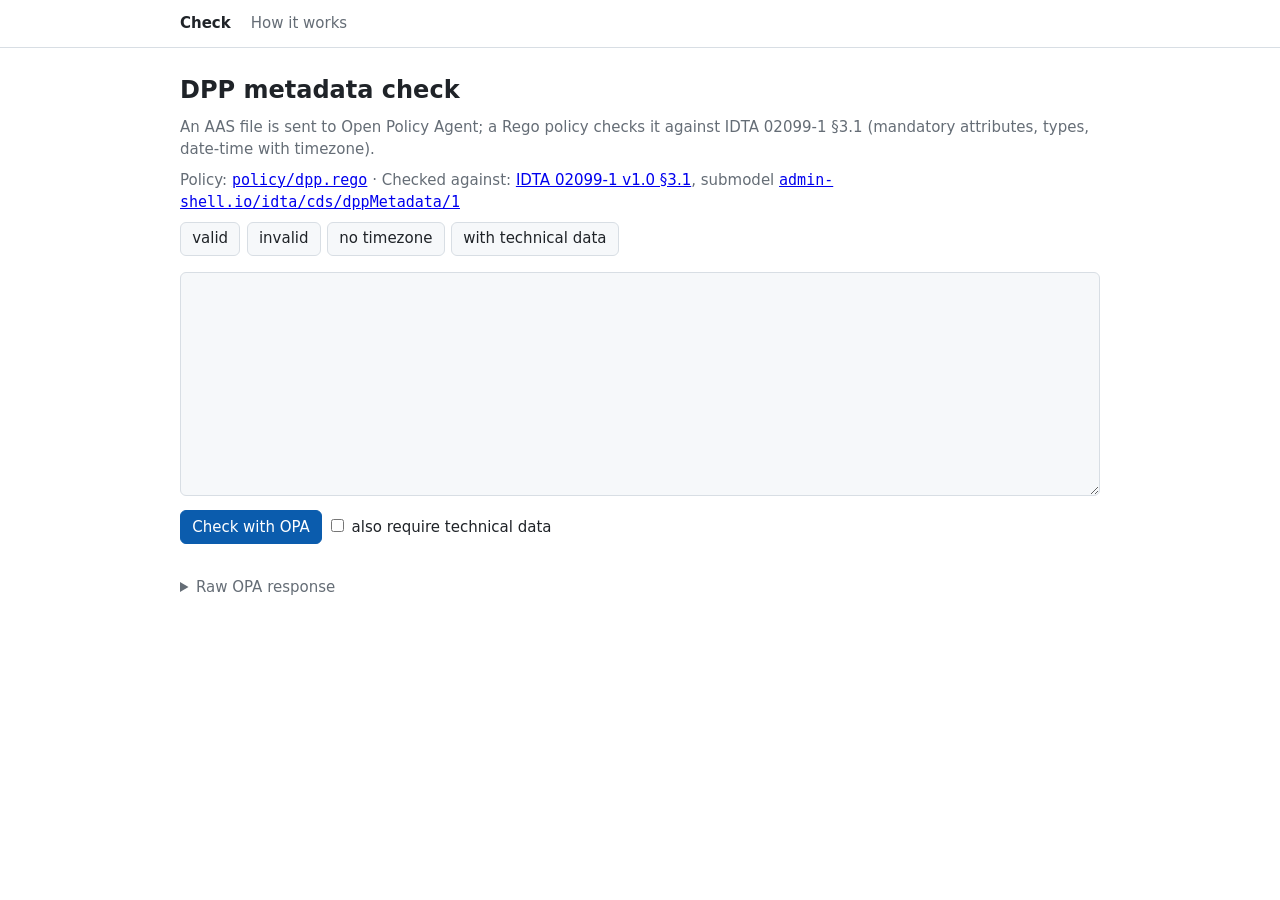
==== web/index.html @ 33ebf5bd "Add support for verifiable credentials" ====
<!doctype html>
<meta charset="utf-8">
<meta name="viewport" content="width=device-width, initial-scale=1">
<title>DPP policy check (OPA)</title>
<link rel="stylesheet" href="style.css">
<nav><div><a href="./" aria-current="page">Check</a><a href="how.html">How it works</a></div></nav>
<main>
<h1>DPP metadata check</h1>
<p class="muted">An AAS file is sent to Open Policy Agent; a Rego policy checks it against IDTA 02099-1 §3.1 (mandatory attributes, types, date-time with timezone).</p>
<p class="muted">Policy: <a href="https://gitlab.com/leowang.posedio/dpp-demo/-/blob/main/policy/dpp.rego" target="_blank" rel="noopener"><code>policy/dpp.rego</code></a>
 · Checked against: <a href="https://industrialdigitaltwin.org/en/wp-content/uploads/sites/2/2026/05/IDTA-02099-1_Submodel-Digital-Product-Passport-Part-1.pdf" target="_blank" rel="noopener">IDTA 02099-1 v1.0 §3.1</a>, submodel <a href="https://admin-shell.io/idta/cds/dppMetadata/1" target="_blank" rel="noopener"><code>admin-shell.io/idta/cds/dppMetadata/1</code></a></p>
<div class="row">
  <button data-s="valid_dpp">valid</button>
  <button data-s="invalid_dpp">invalid</button>
  <button data-s="no_timezone_dpp">no timezone</button>
  <button data-s="valid_tech_desc_dpp">with technical data</button>
</div>
<textarea id="input" spellcheck="false" aria-label="AAS JSON"></textarea>
<p><button id="check" class="primary">Check with OPA</button>
  <label><input type="checkbox" id="tech"> also require technical data</label></p>
<div id="verdict"></div>
<section id="vcbox" hidden>
<h2><span id="vctitle"></span><span id="vcissuer"></span></h2>
<p class="muted">Because the check passed, the service issued a verifiable credential: a signed statement that this DPP passed the check. Anyone can verify it against the issuer's public key, without running the check again.</p>
<dl id="vcinfo"></dl>
<div class="row">
  <button id="verify" class="primary">Verify signature</button>
  <button id="copy">Copy JWT</button>
  <a href="https://vc-jwt.io/playground?tab=decoder" target="_blank" rel="noopener">Open decoder</a>
</div>
<p id="vcverify" role="status"></p>
<label class="muted" for="jwt">Signed credential (JWT). Change any character and verify again to see it fail.</label>
<textarea id="jwt" spellcheck="false"></textarea>
<details><summary>Decoded credential</summary><pre id="vc"></pre></details>
</section>
<table id="results"></table>
<details><summary>Raw OPA response</summary><pre id="raw"></pre></details>
</main>
<script src="app.js"></script>
---- web/style.css ----
:root {
  --bg: #fff; --fg: #1f2328; --muted: #656d76; --line: #d8dee4; --panel: #f6f8fa;
  color-scheme: light;
  --accent: #0b5cad; --pass: #1a7f37; --fail: #b42318;
}
* { box-sizing: border-box; }
body { margin: 0; background: var(--bg); color: var(--fg);
       font: 15px/1.5 system-ui, -apple-system, "Segoe UI", sans-serif; }
main { max-width: 960px; margin: 0 auto; padding: 0 1.25rem 3rem; }
nav { border-bottom: 1px solid var(--line); }
nav div { max-width: 960px; margin: 0 auto; padding: .75rem 1.25rem; display: flex; gap: 1.25rem; }
nav a { color: var(--muted); text-decoration: none; }
nav a[aria-current] { color: var(--fg); font-weight: 600; }
nav a:hover { color: var(--accent); }
h1 { font-size: 1.5rem; font-weight: 600; margin: 1.5rem 0 .5rem; }
p { margin: .5rem 0; }
.muted { color: var(--muted); }
button, select { font: inherit; color: var(--fg); background: var(--panel); border: 1px solid var(--line);
                 border-radius: 6px; padding: .3rem .7rem; }
button { cursor: pointer; }
button:hover { border-color: var(--accent); }
button:focus-visible, select:focus-visible, textarea:focus-visible { outline: 2px solid var(--accent); outline-offset: 1px; }
button.primary { background: var(--accent); border-color: var(--accent); color: var(--bg); }
textarea { width: 100%; height: 14rem; font: 13px/1.4 ui-monospace, Menlo, Consolas, monospace; color: var(--fg);
           background: var(--panel); border: 1px solid var(--line); border-radius: 6px; padding: .6rem; }
.row { display: flex; flex-wrap: wrap; gap: .4rem; margin: .5rem 0 1rem; }
#verdict { font-size: 1.2rem; font-weight: 600; margin: 1rem 0 .25rem; }
table { border-collapse: collapse; width: 100%; font-size: 14px; }
th, td { text-align: left; padding: .4rem .6rem; border-bottom: 1px solid var(--line); vertical-align: top; }
th { color: var(--muted); font-weight: 500; font-size: 13px; }
.PASS { color: var(--pass); } .FAIL { color: var(--fail); font-weight: 600; }
details { margin-top: 1rem; } summary { cursor: pointer; color: var(--muted); }
pre { background: var(--panel); border: 1px solid var(--line); border-radius: 6px; padding: .6rem;
      overflow: auto; max-height: 16rem; font: 12px/1.4 ui-monospace, Menlo, Consolas, monospace; }
.SKIP { color: var(--muted); }
td { overflow-wrap: anywhere; }
h2 { font-size: 1.15rem; font-weight: 600; margin: 2rem 0 .25rem; }
dl { display: grid; grid-template-columns: max-content 1fr; gap: .2rem 1rem; font-size: 14px; margin: .75rem 0; }
dt { color: var(--muted); } dd { margin: 0; overflow-wrap: anywhere; }
#jwt { height: 7rem; margin-top: .25rem; }
#vcbox { border: 1px solid var(--pass); border-left-width: 5px; border-radius: 8px; padding: .25rem 1rem 1rem; margin: 1rem 0 1.5rem; }
#vcbox h2 { margin-top: .75rem; } #vcissuer { color: var(--pass); overflow-wrap: anywhere; }
#vcbox.bad { border-color: var(--fail); } #vcbox.bad h2, #vcbox.bad #vcissuer { color: var(--fail); }
#vcverify { font-weight: 600; }
[hidden] { display: none !important; }

/* How it works */
.lead { font-size: 1.05rem; color: var(--muted); max-width: 46rem; }
.steps { list-style: none; padding: 0; margin: 1rem 0; display: grid; gap: .75rem;
         grid-template-columns: repeat(auto-fit, minmax(140px, 1fr)); counter-reset: s; }
.steps li { position: relative; background: var(--panel); border: 1px solid var(--line); border-radius: 10px;
            padding: 2.4rem .8rem .8rem; font-size: 14px; counter-increment: s; }
.steps li::before { content: counter(s); position: absolute; top: .7rem; left: .8rem; width: 1.5rem; height: 1.5rem;
                    border-radius: 50%; background: var(--accent); color: var(--bg); font: 600 13px/1.5rem system-ui;
                    text-align: center; }
.steps b { display: block; margin-bottom: .15rem; }
.steps small { color: var(--muted); }
.groups { list-style: none; padding: 0; margin: 1rem 0; border-left: 2px solid var(--line); }
.groups li { position: relative; padding: 0 0 1.25rem 1.5rem; }
.groups li::before { content: attr(data-n); position: absolute; left: -.85rem; top: 0; width: 1.6rem; height: 1.6rem;
                     border-radius: 50%; background: var(--bg); border: 2px solid var(--accent); color: var(--accent);
                     font: 600 12px/1.35rem system-ui; text-align: center; }
.groups li.extra::before { border-color: var(--muted); color: var(--muted); border-style: dashed; }
.groups h3 { font-size: 1rem; font-weight: 600; margin: 0 0 .2rem; line-height: 1.6rem; }
.groups p { margin: 0 0 .4rem; font-size: 14px; }
.tag { font: 500 11px/1 system-ui; text-transform: uppercase; letter-spacing: .04em; padding: .2rem .45rem;
       border-radius: 999px; margin-left: .4rem; vertical-align: 2px; background: var(--panel);
       border: 1px solid var(--line); color: var(--muted); }
.tag.demo { background: #fff4e5; border-color: #f5c27a; color: #8a4b00; }
.chip { display: inline-block; font: 12px ui-monospace, Menlo, Consolas, monospace; background: #eaf2fb;
        color: var(--accent); border-radius: 4px; padding: .1rem .4rem; margin: 0 .25rem .25rem 0; }
.legend { display: grid; gap: .75rem; grid-template-columns: repeat(auto-fit, minmax(200px, 1fr)); margin: 1rem 0; }
.legend div { border: 1px solid var(--line); border-left-width: 4px; border-radius: 8px; padding: .6rem .8rem; font-size: 14px; }
.legend b { display: block; font-size: 13px; letter-spacing: .04em; }
.legend .PASS { border-left-color: var(--pass); } .legend .FAIL { border-left-color: var(--fail); font-weight: 400; }
.legend .SKIP { border-left-color: var(--muted); }
.legend div span { color: var(--fg); }
.steps code { overflow-wrap: anywhere; font-size: 12px; }
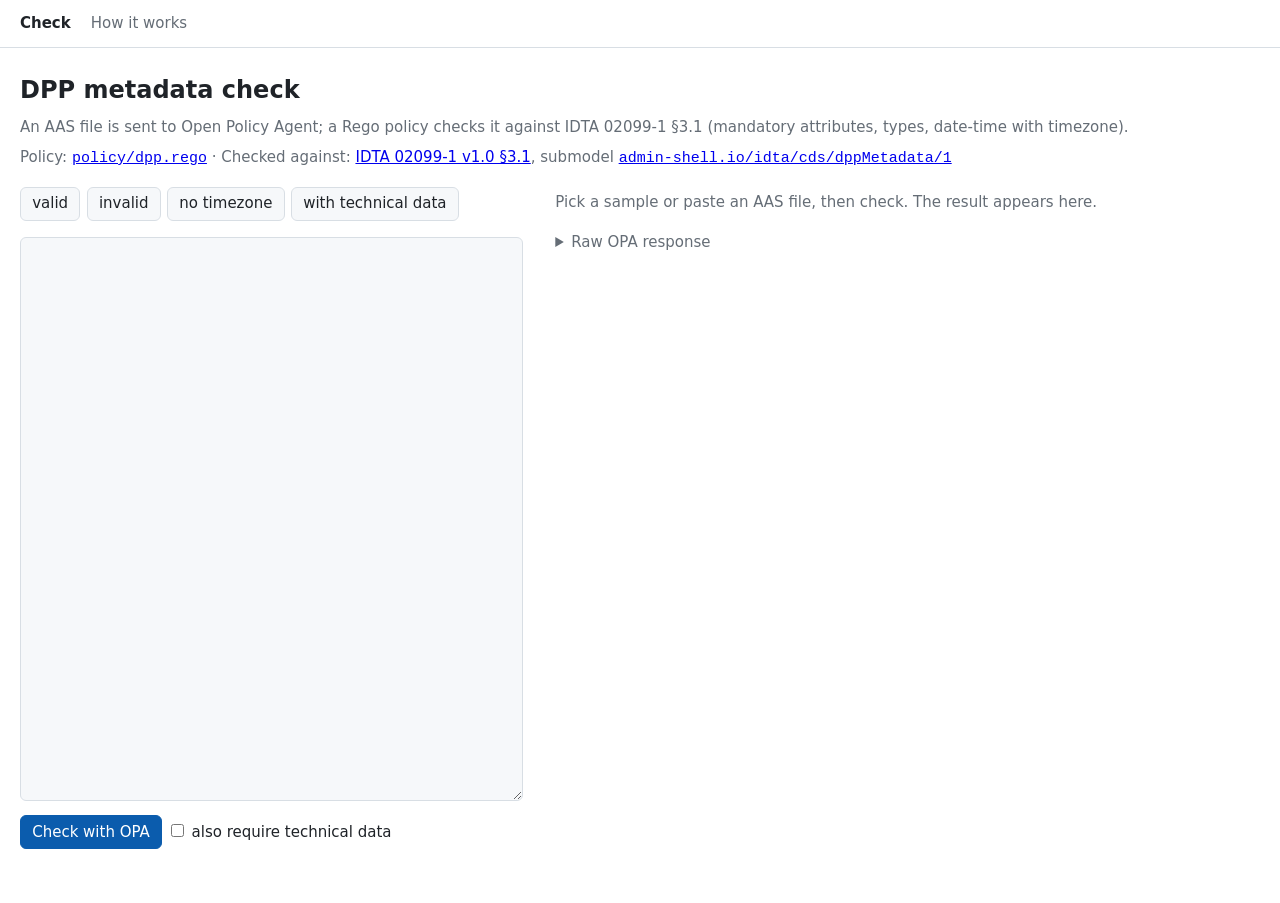
==== commit c1d92e83: "improve ui and add request flow visualization" ====
--- a/web/index.html
+++ b/web/index.html
@@ -9,6 +9,8 @@
 <p class="muted">An AAS file is sent to Open Policy Agent; a Rego policy checks it against IDTA 02099-1 §3.1 (mandatory attributes, types, date-time with timezone).</p>
 <p class="muted">Policy: <a href="https://gitlab.com/leowang.posedio/dpp-demo/-/blob/main/policy/dpp.rego" target="_blank" rel="noopener"><code>policy/dpp.rego</code></a>
  · Checked against: <a href="https://industrialdigitaltwin.org/en/wp-content/uploads/sites/2/2026/05/IDTA-02099-1_Submodel-Digital-Product-Passport-Part-1.pdf" target="_blank" rel="noopener">IDTA 02099-1 v1.0 §3.1</a>, submodel <a href="https://admin-shell.io/idta/cds/dppMetadata/1" target="_blank" rel="noopener"><code>admin-shell.io/idta/cds/dppMetadata/1</code></a></p>
+<div class="cols">
+<section>
 <div class="row">
   <button data-s="valid_dpp">valid</button>
   <button data-s="invalid_dpp">invalid</button>
@@ -18,7 +20,9 @@
 <textarea id="input" spellcheck="false" aria-label="AAS JSON"></textarea>
 <p><button id="check" class="primary">Check with OPA</button>
   <label><input type="checkbox" id="tech"> also require technical data</label></p>
-<div id="verdict"></div>
+</section>
+<section>
+<div id="verdict"><span class="muted hint">Pick a sample or paste an AAS file, then check. The result appears here.</span></div>
 <section id="vcbox" hidden>
 <h2><span id="vctitle"></span><span id="vcissuer"></span></h2>
 <p class="muted">Because the check passed, the service issued a verifiable credential: a signed statement that this DPP passed the check. Anyone can verify it against the issuer's public key, without running the check again.</p>
@@ -33,7 +37,9 @@
 <textarea id="jwt" spellcheck="false"></textarea>
 <details><summary>Decoded credential</summary><pre id="vc"></pre></details>
 </section>
-<table id="results"></table>
+<div id="results"></div>
 <details><summary>Raw OPA response</summary><pre id="raw"></pre></details>
+</section>
+</div>
 </main>
 <script src="app.js"></script>
--- a/web/style.css
+++ b/web/style.css
@@ -6,9 +6,9 @@
 * { box-sizing: border-box; }
 body { margin: 0; background: var(--bg); color: var(--fg);
        font: 15px/1.5 system-ui, -apple-system, "Segoe UI", sans-serif; }
-main { max-width: 960px; margin: 0 auto; padding: 0 1.25rem 3rem; }
+main { max-width: 1440px; margin: 0 auto; padding: 0 1.25rem 3rem; }
 nav { border-bottom: 1px solid var(--line); }
-nav div { max-width: 960px; margin: 0 auto; padding: .75rem 1.25rem; display: flex; gap: 1.25rem; }
+nav div { max-width: 1440px; margin: 0 auto; padding: .75rem 1.25rem; display: flex; gap: 1.25rem; }
 nav a { color: var(--muted); text-decoration: none; }
 nav a[aria-current] { color: var(--fg); font-weight: 600; }
 nav a:hover { color: var(--accent); }
@@ -41,22 +41,66 @@
 #vcbox { border: 1px solid var(--pass); border-left-width: 5px; border-radius: 8px; padding: .25rem 1rem 1rem; margin: 1rem 0 1.5rem; }
 #vcbox h2 { margin-top: .75rem; } #vcissuer { color: var(--pass); overflow-wrap: anywhere; }
 #vcbox.bad { border-color: var(--fail); } #vcbox.bad h2, #vcbox.bad #vcissuer { color: var(--fail); }
-#vcverify { font-weight: 600; }
+#vcverify { font-weight: 600; } #vcverify .muted { font-weight: 400; }
 [hidden] { display: none !important; }
+.counts { display: flex; flex-wrap: wrap; gap: .5rem; margin: 1rem 0 .5rem; }
+.count { border: 1px solid var(--line); border-radius: 999px; padding: .15rem .7rem; font-size: 14px; font-weight: 400; }
+.grp { margin-top: .5rem; border: 1px solid var(--line); border-radius: 8px; }
+.grp summary { display: flex; flex-wrap: wrap; gap: .75rem; align-items: baseline; padding: .55rem .8rem; color: var(--fg); }
+.grp summary::before { content: "\25B8"; color: var(--muted); } .grp[open] summary::before { content: "\25BE"; }
+.grp summary .muted { margin-left: auto; font-size: 13px; }
+.grp:has(td.FAIL) { border-color: var(--fail); }
+.grp table { border-top: 1px solid var(--line); } .grp tr:last-child td { border-bottom: 0; }
+.grp td:first-child { width: 4.5rem; font-size: 12px; font-weight: 600; }
+.grp td:last-child { width: 34%; text-align: right; } .grp td code { font-size: 12px; color: var(--muted); }
+.hint { font-size: 15px; font-weight: 400; }
+/* wide screens: input on the left (stays in view), result on the right */
+@media (min-width: 1100px) {
+  .cols { display: grid; grid-template-columns: minmax(0, 5fr) minmax(0, 7fr); gap: 2rem; align-items: start; }
+  .cols > section:first-child { position: sticky; top: 1rem; }
+  #input { height: calc(100vh - 21rem); min-height: 14rem; }  /* leaves the Check button in view */
+  .cols #verdict { margin-top: .5rem; }
+  .groups { columns: 2; column-gap: 2.5rem; }
+}
 
 /* How it works */
 .lead { font-size: 1.05rem; color: var(--muted); max-width: 46rem; }
-.steps { list-style: none; padding: 0; margin: 1rem 0; display: grid; gap: .75rem;
-         grid-template-columns: repeat(auto-fit, minmax(140px, 1fr)); counter-reset: s; }
-.steps li { position: relative; background: var(--panel); border: 1px solid var(--line); border-radius: 10px;
-            padding: 2.4rem .8rem .8rem; font-size: 14px; counter-increment: s; }
-.steps li::before { content: counter(s); position: absolute; top: .7rem; left: .8rem; width: 1.5rem; height: 1.5rem;
-                    border-radius: 50%; background: var(--accent); color: var(--bg); font: 600 13px/1.5rem system-ui;
-                    text-align: center; }
-.steps b { display: block; margin-bottom: .15rem; }
-.steps small { color: var(--muted); }
-.groups { list-style: none; padding: 0; margin: 1rem 0; border-left: 2px solid var(--line); }
-.groups li { position: relative; padding: 0 0 1.25rem 1.5rem; }
+/* request flow as swimlanes: one column per party, steps placed by --c (column) and --r (row) */
+[data-who="Browser"] { --tint: #eaf2fb; --edge: #b6d0ee; --ink: var(--accent); }
+[data-who="nginx"] { --tint: var(--panel); --edge: var(--line); --ink: var(--muted); }
+[data-who="OPA"] { --tint: #e6f4ea; --edge: #a9d6b5; --ink: var(--pass); }
+[data-who="Issuer"] { --tint: #fff4e5; --edge: #f5c27a; --ink: #8a4b00; }
+.lanes { display: grid; grid-template-columns: repeat(4, minmax(0, 1fr)); row-gap: .6rem; margin: 1rem 0 2rem;
+         border: 1px solid var(--line); border-radius: 10px; padding-bottom: .8rem;
+         background: linear-gradient(to right, var(--line) 1px, transparent 1px) -1px 0 / 25% 100%; }
+.lane { padding: .7rem .9rem; border-bottom: 3px solid var(--ink); background: var(--tint); }
+.lane:first-child { border-top-left-radius: 9px; } .lane:nth-child(4) { border-top-right-radius: 9px; }
+.lane b { display: block; color: var(--ink); } .lane small, .step small { color: var(--muted); display: block; }
+.step { grid-column: var(--c); grid-row: var(--r); position: relative; margin: 0 1.1rem; padding: .6rem .7rem .65rem 2.6rem;
+        background: var(--bg); border: 1px solid var(--edge); border-left: 4px solid var(--ink); border-radius: 8px; font-size: 14px; }
+.step::before { content: attr(data-n); position: absolute; top: .6rem; left: .6rem; width: 1.5rem; height: 1.5rem; border-radius: 50%;
+                background: var(--ink); color: var(--bg); font: 600 13px/1.5rem system-ui; text-align: center; }
+.step.sub { padding-left: .7rem; border-style: dashed; border-left-style: solid; } .step.sub::before { content: none; }
+.step b { display: block; } .step code { overflow-wrap: anywhere; font-size: 12px; }
+.step.go::after, .wire::after { content: "\2192"; position: absolute; right: -1.75rem; top: 50%; transform: translateY(-50%);
+                                font-size: 1.2rem; color: var(--muted); }
+.step.back::after { content: "\2190"; position: absolute; left: -1.75rem; top: 50%; transform: translateY(-50%);
+                    font-size: 1.2rem; color: var(--muted); }
+.wire { grid-column: var(--c); grid-row: var(--r); position: relative; align-self: center; border-top: 2px dashed var(--line); margin: 0 1.9rem 0 .6rem; }
+.wire::after { right: -1.5rem; }
+@media (max-width: 899px) {  /* narrow: plain list in step order, party shown as a tag */
+  .lanes { display: block; border: 0; background: none; }
+  .lane { border-radius: 8px !important; margin-bottom: .4rem; }
+  .step { margin: .5rem 0 0; } .step.sub { margin-left: 2rem; } .wire, .step.go::after, .step.back::after { display: none; }
+  .step[data-n]::after { content: attr(data-who); display: block; position: absolute; top: .6rem; right: .6rem; transform: none;
+                         font: 600 10px/1 system-ui; text-transform: uppercase; letter-spacing: .04em; color: var(--ink); }
+  .step[data-n] b { padding-right: 4.5rem; }
+}
+.cred { display: grid; grid-template-columns: repeat(auto-fit, minmax(320px, 1fr)); gap: .5rem 2.5rem; margin: 1rem 0;
+        border: 1px solid var(--line); border-left: 5px solid var(--pass); border-radius: 8px; padding: .75rem 1.25rem; }
+.cred dl { margin: .5rem 0; align-content: start; }
+.groups { list-style: none; padding: 0 0 0 .85rem; margin: 1rem 0; }
+.groups li { position: relative; padding: 0 0 1.25rem 1.5rem; border-left: 2px solid var(--line); break-inside: avoid; }
 .groups li::before { content: attr(data-n); position: absolute; left: -.85rem; top: 0; width: 1.6rem; height: 1.6rem;
                      border-radius: 50%; background: var(--bg); border: 2px solid var(--accent); color: var(--accent);
                      font: 600 12px/1.35rem system-ui; text-align: center; }
@@ -75,4 +119,3 @@
 .legend .PASS { border-left-color: var(--pass); } .legend .FAIL { border-left-color: var(--fail); font-weight: 400; }
 .legend .SKIP { border-left-color: var(--muted); }
 .legend div span { color: var(--fg); }
-.steps code { overflow-wrap: anywhere; font-size: 12px; }
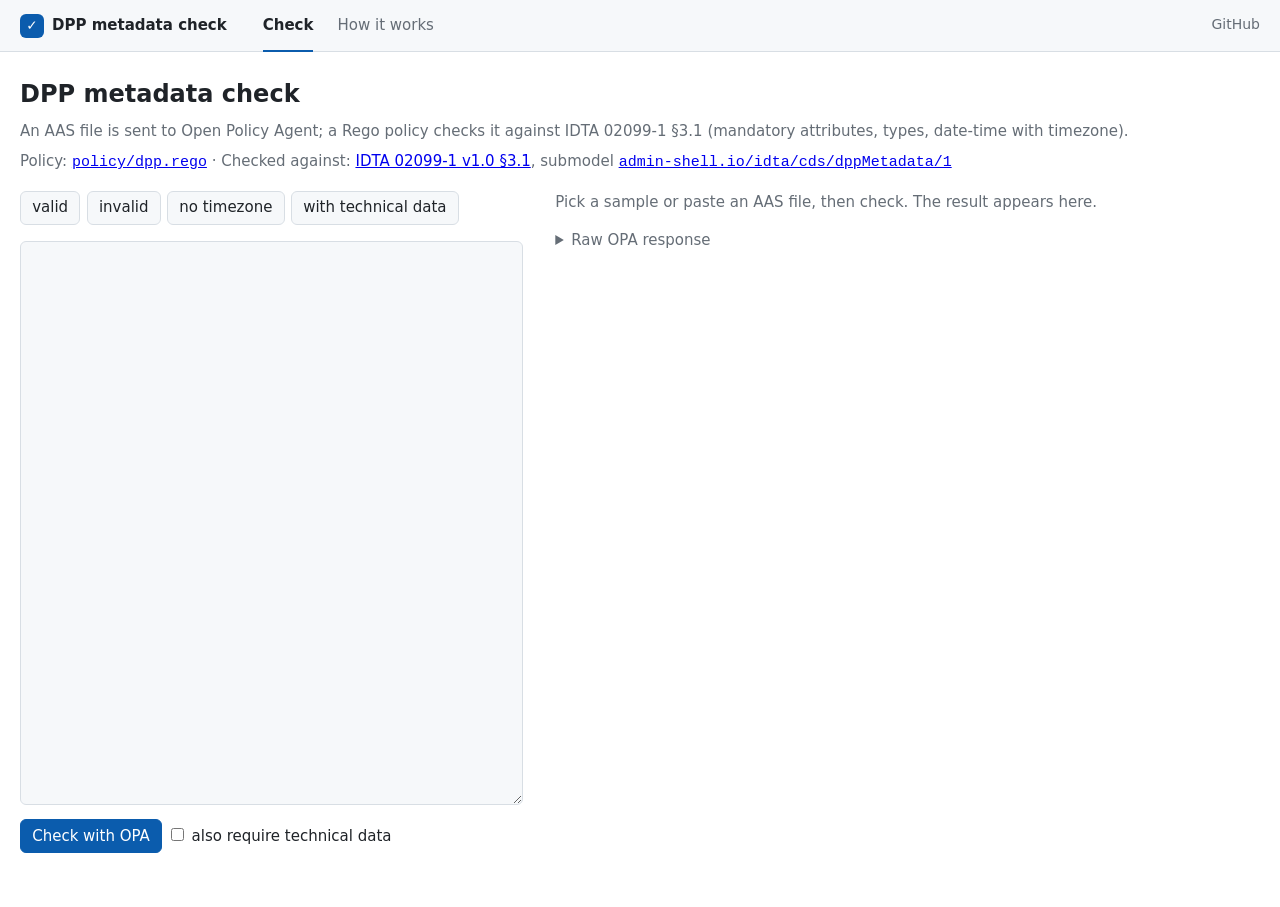
==== commit 2374aadb: "improve frontend error handling" ====
--- a/web/index.html
+++ b/web/index.html
@@ -1,45 +1,84 @@
 <!doctype html>
-<meta charset="utf-8">
-<meta name="viewport" content="width=device-width, initial-scale=1">
-<title>DPP policy check (OPA)</title>
-<link rel="stylesheet" href="style.css">
-<nav><div><a href="./" aria-current="page">Check</a><a href="how.html">How it works</a></div></nav>
+<meta charset="utf-8" />
+<meta name="viewport" content="width=device-width, initial-scale=1" />
+<title>DPP metadata check</title>
+<link rel="stylesheet" href="style.css" />
+<nav>
+  <div>
+    <a class="brand" href="./"
+      ><span class="mark" aria-hidden="true">&#10003;</span><span class="name">DPP metadata check</span></a
+    ><a href="./" aria-current="page">Check</a><a href="how.html">How it works</a
+    ><a class="repo" href="https://github.com/Compliance4DPP/dpp-demo" target="_blank" rel="noopener">GitHub</a>
+  </div>
+</nav>
 <main>
-<h1>DPP metadata check</h1>
-<p class="muted">An AAS file is sent to Open Policy Agent; a Rego policy checks it against IDTA 02099-1 §3.1 (mandatory attributes, types, date-time with timezone).</p>
-<p class="muted">Policy: <a href="https://gitlab.com/leowang.posedio/dpp-demo/-/blob/main/policy/dpp.rego" target="_blank" rel="noopener"><code>policy/dpp.rego</code></a>
- · Checked against: <a href="https://industrialdigitaltwin.org/en/wp-content/uploads/sites/2/2026/05/IDTA-02099-1_Submodel-Digital-Product-Passport-Part-1.pdf" target="_blank" rel="noopener">IDTA 02099-1 v1.0 §3.1</a>, submodel <a href="https://admin-shell.io/idta/cds/dppMetadata/1" target="_blank" rel="noopener"><code>admin-shell.io/idta/cds/dppMetadata/1</code></a></p>
-<div class="cols">
-<section>
-<div class="row">
-  <button data-s="valid_dpp">valid</button>
-  <button data-s="invalid_dpp">invalid</button>
-  <button data-s="no_timezone_dpp">no timezone</button>
-  <button data-s="valid_tech_desc_dpp">with technical data</button>
-</div>
-<textarea id="input" spellcheck="false" aria-label="AAS JSON"></textarea>
-<p><button id="check" class="primary">Check with OPA</button>
-  <label><input type="checkbox" id="tech"> also require technical data</label></p>
-</section>
-<section>
-<div id="verdict"><span class="muted hint">Pick a sample or paste an AAS file, then check. The result appears here.</span></div>
-<section id="vcbox" hidden>
-<h2><span id="vctitle"></span><span id="vcissuer"></span></h2>
-<p class="muted">Because the check passed, the service issued a verifiable credential: a signed statement that this DPP passed the check. Anyone can verify it against the issuer's public key, without running the check again.</p>
-<dl id="vcinfo"></dl>
-<div class="row">
-  <button id="verify" class="primary">Verify signature</button>
-  <button id="copy">Copy JWT</button>
-  <a href="https://vc-jwt.io/playground?tab=decoder" target="_blank" rel="noopener">Open decoder</a>
-</div>
-<p id="vcverify" role="status"></p>
-<label class="muted" for="jwt">Signed credential (JWT). Change any character and verify again to see it fail.</label>
-<textarea id="jwt" spellcheck="false"></textarea>
-<details><summary>Decoded credential</summary><pre id="vc"></pre></details>
-</section>
-<div id="results"></div>
-<details><summary>Raw OPA response</summary><pre id="raw"></pre></details>
-</section>
-</div>
+  <h1>DPP metadata check</h1>
+  <p class="muted">
+    An AAS file is sent to Open Policy Agent; a Rego policy checks it against IDTA 02099-1 §3.1 (mandatory attributes,
+    types, date-time with timezone).
+  </p>
+  <p class="muted">
+    Policy:
+    <a href="https://gitlab.com/leowang.posedio/dpp-demo/-/blob/main/policy/dpp.rego" target="_blank" rel="noopener"
+      ><code>policy/dpp.rego</code></a
+    >
+    · Checked against:
+    <a
+      href="https://industrialdigitaltwin.org/en/wp-content/uploads/sites/2/2026/05/IDTA-02099-1_Submodel-Digital-Product-Passport-Part-1.pdf"
+      target="_blank"
+      rel="noopener"
+      >IDTA 02099-1 v1.0 §3.1</a
+    >, submodel
+    <a href="https://admin-shell.io/idta/cds/dppMetadata/1" target="_blank" rel="noopener"
+      ><code>admin-shell.io/idta/cds/dppMetadata/1</code></a
+    >
+  </p>
+  <div class="cols">
+    <section>
+      <div class="row">
+        <button data-s="valid_dpp">valid</button>
+        <button data-s="invalid_dpp">invalid</button>
+        <button data-s="no_timezone_dpp">no timezone</button>
+        <button data-s="valid_tech_desc_dpp">with technical data</button>
+      </div>
+      <textarea id="input" spellcheck="false" aria-label="AAS JSON"></textarea>
+      <p>
+        <button id="check" class="primary">Check with OPA</button>
+        <label><input type="checkbox" id="tech" /> also require technical data</label>
+      </p>
+    </section>
+    <section>
+      <div id="verdict">
+        <span class="muted hint">Pick a sample or paste an AAS file, then check. The result appears here.</span>
+      </div>
+      <section id="vcbox" hidden>
+        <h2><span id="vctitle"></span><span id="vcissuer"></span></h2>
+        <p class="muted">
+          Because the check passed, the service issued a verifiable credential: a signed statement that this DPP passed
+          the check. Anyone can verify it against the issuer's public key, without running the check again.
+        </p>
+        <dl id="vcinfo"></dl>
+        <div class="row">
+          <button id="verify" class="primary">Verify signature</button>
+          <button id="copy">Copy JWT</button>
+          <a href="https://vc-jwt.io/playground?tab=decoder" target="_blank" rel="noopener">Open decoder</a>
+        </div>
+        <p id="vcverify" role="status"></p>
+        <label class="muted" for="jwt"
+          >Signed credential (JWT). Change any character and verify again to see it fail.</label
+        >
+        <textarea id="jwt" spellcheck="false"></textarea>
+        <details>
+          <summary>Decoded credential</summary>
+          <pre id="vc"></pre>
+        </details>
+      </section>
+      <div id="results"></div>
+      <details>
+        <summary>Raw OPA response</summary>
+        <pre id="raw"></pre>
+      </details>
+    </section>
+  </div>
 </main>
 <script src="app.js"></script>
--- a/web/style.css
+++ b/web/style.css
@@ -1,121 +1,620 @@
 :root {
-  --bg: #fff; --fg: #1f2328; --muted: #656d76; --line: #d8dee4; --panel: #f6f8fa;
+  --bg: #fff;
+  --fg: #1f2328;
+  --muted: #656d76;
+  --line: #d8dee4;
+  --panel: #f6f8fa;
   color-scheme: light;
-  --accent: #0b5cad; --pass: #1a7f37; --fail: #b42318;
-}
-* { box-sizing: border-box; }
-body { margin: 0; background: var(--bg); color: var(--fg);
-       font: 15px/1.5 system-ui, -apple-system, "Segoe UI", sans-serif; }
-main { max-width: 1440px; margin: 0 auto; padding: 0 1.25rem 3rem; }
-nav { border-bottom: 1px solid var(--line); }
-nav div { max-width: 1440px; margin: 0 auto; padding: .75rem 1.25rem; display: flex; gap: 1.25rem; }
-nav a { color: var(--muted); text-decoration: none; }
-nav a[aria-current] { color: var(--fg); font-weight: 600; }
-nav a:hover { color: var(--accent); }
-h1 { font-size: 1.5rem; font-weight: 600; margin: 1.5rem 0 .5rem; }
-p { margin: .5rem 0; }
-.muted { color: var(--muted); }
-button, select { font: inherit; color: var(--fg); background: var(--panel); border: 1px solid var(--line);
-                 border-radius: 6px; padding: .3rem .7rem; }
-button { cursor: pointer; }
-button:hover { border-color: var(--accent); }
-button:focus-visible, select:focus-visible, textarea:focus-visible { outline: 2px solid var(--accent); outline-offset: 1px; }
-button.primary { background: var(--accent); border-color: var(--accent); color: var(--bg); }
-textarea { width: 100%; height: 14rem; font: 13px/1.4 ui-monospace, Menlo, Consolas, monospace; color: var(--fg);
-           background: var(--panel); border: 1px solid var(--line); border-radius: 6px; padding: .6rem; }
-.row { display: flex; flex-wrap: wrap; gap: .4rem; margin: .5rem 0 1rem; }
-#verdict { font-size: 1.2rem; font-weight: 600; margin: 1rem 0 .25rem; }
-table { border-collapse: collapse; width: 100%; font-size: 14px; }
-th, td { text-align: left; padding: .4rem .6rem; border-bottom: 1px solid var(--line); vertical-align: top; }
-th { color: var(--muted); font-weight: 500; font-size: 13px; }
-.PASS { color: var(--pass); } .FAIL { color: var(--fail); font-weight: 600; }
-details { margin-top: 1rem; } summary { cursor: pointer; color: var(--muted); }
-pre { background: var(--panel); border: 1px solid var(--line); border-radius: 6px; padding: .6rem;
-      overflow: auto; max-height: 16rem; font: 12px/1.4 ui-monospace, Menlo, Consolas, monospace; }
-.SKIP { color: var(--muted); }
-td { overflow-wrap: anywhere; }
-h2 { font-size: 1.15rem; font-weight: 600; margin: 2rem 0 .25rem; }
-dl { display: grid; grid-template-columns: max-content 1fr; gap: .2rem 1rem; font-size: 14px; margin: .75rem 0; }
-dt { color: var(--muted); } dd { margin: 0; overflow-wrap: anywhere; }
-#jwt { height: 7rem; margin-top: .25rem; }
-#vcbox { border: 1px solid var(--pass); border-left-width: 5px; border-radius: 8px; padding: .25rem 1rem 1rem; margin: 1rem 0 1.5rem; }
-#vcbox h2 { margin-top: .75rem; } #vcissuer { color: var(--pass); overflow-wrap: anywhere; }
-#vcbox.bad { border-color: var(--fail); } #vcbox.bad h2, #vcbox.bad #vcissuer { color: var(--fail); }
-#vcverify { font-weight: 600; } #vcverify .muted { font-weight: 400; }
-[hidden] { display: none !important; }
-.counts { display: flex; flex-wrap: wrap; gap: .5rem; margin: 1rem 0 .5rem; }
-.count { border: 1px solid var(--line); border-radius: 999px; padding: .15rem .7rem; font-size: 14px; font-weight: 400; }
-.grp { margin-top: .5rem; border: 1px solid var(--line); border-radius: 8px; }
-.grp summary { display: flex; flex-wrap: wrap; gap: .75rem; align-items: baseline; padding: .55rem .8rem; color: var(--fg); }
-.grp summary::before { content: "\25B8"; color: var(--muted); } .grp[open] summary::before { content: "\25BE"; }
-.grp summary .muted { margin-left: auto; font-size: 13px; }
-.grp:has(td.FAIL) { border-color: var(--fail); }
-.grp table { border-top: 1px solid var(--line); } .grp tr:last-child td { border-bottom: 0; }
-.grp td:first-child { width: 4.5rem; font-size: 12px; font-weight: 600; }
-.grp td:last-child { width: 34%; text-align: right; } .grp td code { font-size: 12px; color: var(--muted); }
-.hint { font-size: 15px; font-weight: 400; }
-/* wide screens: input on the left (stays in view), result on the right */
+  --accent: #0b5cad;
+  --pass: #1a7f37;
+  --fail: #b42318;
+  --info-tint: #eaf2fb;
+  --warn-tint: #fff4e5;
+  --warn-edge: #f5c27a;
+  --warn-ink: #8a4b00;
+}
+* {
+  box-sizing: border-box;
+}
+body {
+  margin: 0;
+  background: var(--bg);
+  color: var(--fg);
+  font:
+    15px/1.5 system-ui,
+    -apple-system,
+    "Segoe UI",
+    sans-serif;
+}
+main {
+  max-width: 1440px;
+  margin: 0 auto;
+  padding: 0 1.25rem 3rem;
+}
+nav {
+  border-bottom: 1px solid var(--line);
+  background: var(--panel);
+}
+nav div {
+  max-width: 1440px;
+  margin: 0 auto;
+  padding: 0 1.25rem;
+  display: flex;
+  align-items: stretch;
+  gap: 1.5rem;
+}
+nav a {
+  color: var(--muted);
+  text-decoration: none;
+  padding: 0.85rem 0 0.75rem;
+  border-bottom: 2px solid transparent;
+  margin-bottom: -1px;
+}
+nav a[aria-current] {
+  color: var(--fg);
+  font-weight: 600;
+  border-bottom-color: var(--accent);
+}
+nav a:hover {
+  color: var(--accent);
+}
+nav .brand {
+  display: flex;
+  align-items: center;
+  gap: 0.5rem;
+  margin-right: 0.75rem;
+  color: var(--fg);
+  font-weight: 600;
+}
+nav .mark {
+  display: grid;
+  place-items: center;
+  width: 1.5rem;
+  height: 1.5rem;
+  border-radius: 6px;
+  background: var(--accent);
+  color: var(--bg);
+  font-size: 0.85rem;
+}
+nav .repo {
+  margin-left: auto;
+  font-size: 14px;
+}
+@media (max-width: 559px) {
+  nav .name {
+    display: none; /* the mark alone still links home */
+  }
+}
+h1 {
+  font-size: 1.5rem;
+  font-weight: 600;
+  margin: 1.5rem 0 0.5rem;
+}
+p {
+  margin: 0.5rem 0;
+}
+.muted {
+  color: var(--muted);
+}
+button,
+select {
+  font: inherit;
+  color: var(--fg);
+  background: var(--panel);
+  border: 1px solid var(--line);
+  border-radius: 6px;
+  padding: 0.3rem 0.7rem;
+}
+button {
+  cursor: pointer;
+}
+button:hover {
+  border-color: var(--accent);
+}
+button:focus-visible,
+select:focus-visible,
+textarea:focus-visible {
+  outline: 2px solid var(--accent);
+  outline-offset: 1px;
+}
+button.primary {
+  background: var(--accent);
+  border-color: var(--accent);
+  color: var(--bg);
+}
+textarea {
+  width: 100%;
+  height: 14rem;
+  font:
+    13px/1.4 ui-monospace,
+    Menlo,
+    Consolas,
+    monospace;
+  color: var(--fg);
+  background: var(--panel);
+  border: 1px solid var(--line);
+  border-radius: 6px;
+  padding: 0.6rem;
+}
+.row {
+  display: flex;
+  flex-wrap: wrap;
+  gap: 0.4rem;
+  margin: 0.5rem 0 1rem;
+}
+#verdict {
+  font-size: 1.2rem;
+  font-weight: 600;
+  margin: 1rem 0 0.25rem;
+}
+table {
+  border-collapse: collapse;
+  width: 100%;
+  font-size: 14px;
+}
+th,
+td {
+  text-align: left;
+  padding: 0.4rem 0.6rem;
+  border-bottom: 1px solid var(--line);
+  vertical-align: top;
+}
+th {
+  color: var(--muted);
+  font-weight: 500;
+  font-size: 13px;
+}
+.PASS {
+  color: var(--pass);
+}
+.FAIL {
+  color: var(--fail);
+  font-weight: 600;
+}
+details {
+  margin-top: 1rem;
+}
+summary {
+  cursor: pointer;
+  color: var(--muted);
+}
+pre {
+  background: var(--panel);
+  border: 1px solid var(--line);
+  border-radius: 6px;
+  padding: 0.6rem;
+  overflow: auto;
+  max-height: 16rem;
+  font:
+    12px/1.4 ui-monospace,
+    Menlo,
+    Consolas,
+    monospace;
+}
+.SKIP {
+  color: var(--muted);
+}
+td {
+  overflow-wrap: anywhere;
+}
+h2 {
+  font-size: 1.15rem;
+  font-weight: 600;
+  margin: 2rem 0 0.25rem;
+}
+dl {
+  display: grid;
+  grid-template-columns: max-content 1fr;
+  gap: 0.2rem 1rem;
+  font-size: 14px;
+  margin: 0.75rem 0;
+}
+dt {
+  color: var(--muted);
+}
+dd {
+  margin: 0;
+  overflow-wrap: anywhere;
+}
+#jwt {
+  height: 7rem;
+  margin-top: 0.25rem;
+}
+#vcbox {
+  border: 1px solid var(--pass);
+  border-left-width: 5px;
+  border-radius: 8px;
+  padding: 0.25rem 1rem 1rem;
+  margin: 1rem 0 1.5rem;
+}
+#vcbox h2 {
+  margin-top: 0.75rem;
+}
+#vcissuer {
+  color: var(--pass);
+  overflow-wrap: anywhere;
+}
+#vcbox.bad {
+  border-color: var(--fail);
+}
+#vcbox.bad h2,
+#vcbox.bad #vcissuer {
+  color: var(--fail);
+}
+#vcverify {
+  font-weight: 600;
+}
+#vcverify .muted {
+  font-weight: 400;
+}
+[hidden] {
+  display: none !important;
+}
+.counts {
+  display: flex;
+  flex-wrap: wrap;
+  gap: 0.5rem;
+  margin: 1rem 0 0.5rem;
+}
+.count {
+  border: 1px solid var(--line);
+  border-radius: 999px;
+  padding: 0.15rem 0.7rem;
+  font-size: 14px;
+  font-weight: 400;
+}
+.grp {
+  margin-top: 0.5rem;
+  border: 1px solid var(--line);
+  border-radius: 8px;
+}
+.grp summary {
+  display: flex;
+  flex-wrap: wrap;
+  gap: 0.75rem;
+  align-items: baseline;
+  padding: 0.55rem 0.8rem;
+  color: var(--fg);
+}
+.grp summary::before {
+  content: "\25B8";
+  color: var(--muted);
+}
+.grp[open] summary::before {
+  content: "\25BE";
+}
+.grp summary .muted {
+  margin-left: auto;
+  font-size: 13px;
+}
+.grp:has(td.FAIL) {
+  border-color: var(--fail);
+}
+.grp table {
+  border-top: 1px solid var(--line);
+}
+.grp tr:last-child td {
+  border-bottom: 0;
+}
+.grp td:first-child {
+  width: 4.5rem;
+  font-size: 12px;
+  font-weight: 600;
+}
+.grp td:last-child {
+  width: 34%;
+  text-align: right;
+}
+.grp td code {
+  font-size: 12px;
+  color: var(--muted);
+}
+.hint {
+  display: block;
+  font-size: 15px;
+  font-weight: 400;
+}
 @media (min-width: 1100px) {
-  .cols { display: grid; grid-template-columns: minmax(0, 5fr) minmax(0, 7fr); gap: 2rem; align-items: start; }
-  .cols > section:first-child { position: sticky; top: 1rem; }
-  #input { height: calc(100vh - 21rem); min-height: 14rem; }  /* leaves the Check button in view */
-  .cols #verdict { margin-top: .5rem; }
-  .groups { columns: 2; column-gap: 2.5rem; }
+  .cols {
+    display: grid;
+    grid-template-columns: minmax(0, 5fr) minmax(0, 7fr);
+    gap: 2rem;
+    align-items: start;
+  }
+  .cols > section:first-child {
+    position: sticky;
+    top: 1rem;
+  }
+  #input {
+    height: calc(100vh - 21rem);
+    min-height: 14rem;
+  } /* leaves the Check button in view */
+  .cols #verdict {
+    margin-top: 0.5rem;
+  }
+  .groups {
+    columns: 2;
+    column-gap: 2.5rem;
+  }
 }
 
-/* How it works */
-.lead { font-size: 1.05rem; color: var(--muted); max-width: 46rem; }
+.lead {
+  font-size: 1.05rem;
+  color: var(--muted);
+}
+.lead code {
+  white-space: nowrap;
+}
 /* request flow as swimlanes: one column per party, steps placed by --c (column) and --r (row) */
-[data-who="Browser"] { --tint: #eaf2fb; --edge: #b6d0ee; --ink: var(--accent); }
-[data-who="nginx"] { --tint: var(--panel); --edge: var(--line); --ink: var(--muted); }
-[data-who="OPA"] { --tint: #e6f4ea; --edge: #a9d6b5; --ink: var(--pass); }
-[data-who="Issuer"] { --tint: #fff4e5; --edge: #f5c27a; --ink: #8a4b00; }
-.lanes { display: grid; grid-template-columns: repeat(4, minmax(0, 1fr)); row-gap: .6rem; margin: 1rem 0 2rem;
-         border: 1px solid var(--line); border-radius: 10px; padding-bottom: .8rem;
-         background: linear-gradient(to right, var(--line) 1px, transparent 1px) -1px 0 / 25% 100%; }
-.lane { padding: .7rem .9rem; border-bottom: 3px solid var(--ink); background: var(--tint); }
-.lane:first-child { border-top-left-radius: 9px; } .lane:nth-child(4) { border-top-right-radius: 9px; }
-.lane b { display: block; color: var(--ink); } .lane small, .step small { color: var(--muted); display: block; }
-.step { grid-column: var(--c); grid-row: var(--r); position: relative; margin: 0 1.1rem; padding: .6rem .7rem .65rem 2.6rem;
-        background: var(--bg); border: 1px solid var(--edge); border-left: 4px solid var(--ink); border-radius: 8px; font-size: 14px; }
-.step::before { content: attr(data-n); position: absolute; top: .6rem; left: .6rem; width: 1.5rem; height: 1.5rem; border-radius: 50%;
-                background: var(--ink); color: var(--bg); font: 600 13px/1.5rem system-ui; text-align: center; }
-.step.sub { padding-left: .7rem; border-style: dashed; border-left-style: solid; } .step.sub::before { content: none; }
-.step b { display: block; } .step code { overflow-wrap: anywhere; font-size: 12px; }
-.step.go::after, .wire::after { content: "\2192"; position: absolute; right: -1.75rem; top: 50%; transform: translateY(-50%);
-                                font-size: 1.2rem; color: var(--muted); }
-.step.back::after { content: "\2190"; position: absolute; left: -1.75rem; top: 50%; transform: translateY(-50%);
-                    font-size: 1.2rem; color: var(--muted); }
-.wire { grid-column: var(--c); grid-row: var(--r); position: relative; align-self: center; border-top: 2px dashed var(--line); margin: 0 1.9rem 0 .6rem; }
-.wire::after { right: -1.5rem; }
-@media (max-width: 899px) {  /* narrow: plain list in step order, party shown as a tag */
-  .lanes { display: block; border: 0; background: none; }
-  .lane { border-radius: 8px !important; margin-bottom: .4rem; }
-  .step { margin: .5rem 0 0; } .step.sub { margin-left: 2rem; } .wire, .step.go::after, .step.back::after { display: none; }
-  .step[data-n]::after { content: attr(data-who); display: block; position: absolute; top: .6rem; right: .6rem; transform: none;
-                         font: 600 10px/1 system-ui; text-transform: uppercase; letter-spacing: .04em; color: var(--ink); }
-  .step[data-n] b { padding-right: 4.5rem; }
-}
-.cred { display: grid; grid-template-columns: repeat(auto-fit, minmax(320px, 1fr)); gap: .5rem 2.5rem; margin: 1rem 0;
-        border: 1px solid var(--line); border-left: 5px solid var(--pass); border-radius: 8px; padding: .75rem 1.25rem; }
-.cred dl { margin: .5rem 0; align-content: start; }
-.groups { list-style: none; padding: 0 0 0 .85rem; margin: 1rem 0; }
-.groups li { position: relative; padding: 0 0 1.25rem 1.5rem; border-left: 2px solid var(--line); break-inside: avoid; }
-.groups li::before { content: attr(data-n); position: absolute; left: -.85rem; top: 0; width: 1.6rem; height: 1.6rem;
-                     border-radius: 50%; background: var(--bg); border: 2px solid var(--accent); color: var(--accent);
-                     font: 600 12px/1.35rem system-ui; text-align: center; }
-.groups li.extra::before { border-color: var(--muted); color: var(--muted); border-style: dashed; }
-.groups h3 { font-size: 1rem; font-weight: 600; margin: 0 0 .2rem; line-height: 1.6rem; }
-.groups p { margin: 0 0 .4rem; font-size: 14px; }
-.tag { font: 500 11px/1 system-ui; text-transform: uppercase; letter-spacing: .04em; padding: .2rem .45rem;
-       border-radius: 999px; margin-left: .4rem; vertical-align: 2px; background: var(--panel);
-       border: 1px solid var(--line); color: var(--muted); }
-.tag.demo { background: #fff4e5; border-color: #f5c27a; color: #8a4b00; }
-.chip { display: inline-block; font: 12px ui-monospace, Menlo, Consolas, monospace; background: #eaf2fb;
-        color: var(--accent); border-radius: 4px; padding: .1rem .4rem; margin: 0 .25rem .25rem 0; }
-.legend { display: grid; gap: .75rem; grid-template-columns: repeat(auto-fit, minmax(200px, 1fr)); margin: 1rem 0; }
-.legend div { border: 1px solid var(--line); border-left-width: 4px; border-radius: 8px; padding: .6rem .8rem; font-size: 14px; }
-.legend b { display: block; font-size: 13px; letter-spacing: .04em; }
-.legend .PASS { border-left-color: var(--pass); } .legend .FAIL { border-left-color: var(--fail); font-weight: 400; }
-.legend .SKIP { border-left-color: var(--muted); }
-.legend div span { color: var(--fg); }
+[data-who="Browser"] {
+  --tint: var(--info-tint);
+  --edge: #b6d0ee;
+  --ink: var(--accent);
+}
+[data-who="nginx"] {
+  --tint: var(--panel);
+  --edge: var(--line);
+  --ink: var(--muted);
+}
+[data-who="OPA"] {
+  --tint: #e6f4ea;
+  --edge: #a9d6b5;
+  --ink: var(--pass);
+}
+[data-who="Issuer"] {
+  --tint: var(--warn-tint);
+  --edge: var(--warn-edge);
+  --ink: var(--warn-ink);
+}
+.lanes {
+  display: grid;
+  grid-template-columns: repeat(4, minmax(0, 1fr));
+  row-gap: 0.6rem;
+  margin: 1rem 0 2rem;
+  border: 1px solid var(--line);
+  border-radius: 10px;
+  padding-bottom: 0.8rem;
+  background: linear-gradient(to right, var(--line) 1px, transparent 1px) -1px 0 / 25% 100%;
+}
+.lane {
+  padding: 0.7rem 0.9rem;
+  border-bottom: 3px solid var(--ink);
+  background: var(--tint);
+}
+.lane:first-child {
+  border-top-left-radius: 9px;
+}
+.lane:nth-child(4) {
+  border-top-right-radius: 9px;
+}
+.lane b {
+  display: block;
+  color: var(--ink);
+}
+.lane small,
+.step small {
+  color: var(--muted);
+  display: block;
+}
+.step {
+  grid-column: var(--c);
+  grid-row: var(--r);
+  position: relative;
+  margin: 0 1.1rem;
+  padding: 0.6rem 0.7rem 0.65rem 2.6rem;
+  background: var(--bg);
+  border: 1px solid var(--edge);
+  border-left: 4px solid var(--ink);
+  border-radius: 8px;
+  font-size: 14px;
+}
+.step::before {
+  content: attr(data-n);
+  position: absolute;
+  top: 0.6rem;
+  left: 0.6rem;
+  width: 1.5rem;
+  height: 1.5rem;
+  border-radius: 50%;
+  background: var(--ink);
+  color: var(--bg);
+  font: 600 13px/1.5rem system-ui;
+  text-align: center;
+}
+.step.sub {
+  padding-left: 0.7rem;
+  border-style: dashed;
+  border-left-style: solid;
+}
+.step.sub::before {
+  content: none;
+}
+.step b {
+  display: block;
+}
+.step code {
+  overflow-wrap: anywhere;
+  font-size: 12px;
+}
+.step.go::after,
+.wire::after {
+  content: "\2192";
+  position: absolute;
+  right: -1.75rem;
+  top: 50%;
+  transform: translateY(-50%);
+  font-size: 1.2rem;
+  color: var(--muted);
+}
+.step.back::after {
+  content: "\2190";
+  position: absolute;
+  left: -1.75rem;
+  top: 50%;
+  transform: translateY(-50%);
+  font-size: 1.2rem;
+  color: var(--muted);
+}
+.wire {
+  grid-column: var(--c);
+  grid-row: var(--r);
+  position: relative;
+  align-self: center;
+  border-top: 2px dashed var(--line);
+  margin: 0 1.9rem 0 0.6rem;
+}
+.wire::after {
+  right: -1.5rem;
+}
+@media (max-width: 899px) {
+  .lanes {
+    display: block;
+    border: 0;
+    background: none;
+  }
+  .lane {
+    border-radius: 8px !important;
+    margin-bottom: 0.4rem;
+  }
+  .step {
+    margin: 0.5rem 0 0;
+  }
+  .step.sub {
+    margin-left: 2rem;
+  }
+  .wire,
+  .step.go::after,
+  .step.back::after {
+    display: none;
+  }
+  .step[data-n]::after {
+    content: attr(data-who);
+    display: block;
+    position: absolute;
+    top: 0.6rem;
+    right: 0.6rem;
+    transform: none;
+    font: 600 10px/1 system-ui;
+    text-transform: uppercase;
+    letter-spacing: 0.04em;
+    color: var(--ink);
+  }
+  .step[data-n] b {
+    padding-right: 4.5rem;
+  }
+}
+.cred {
+  display: grid;
+  grid-template-columns: repeat(auto-fit, minmax(320px, 1fr));
+  gap: 0.5rem 2.5rem;
+  margin: 1rem 0;
+  border: 1px solid var(--line);
+  border-left: 5px solid var(--pass);
+  border-radius: 8px;
+  padding: 0.75rem 1.25rem;
+}
+.cred dl {
+  margin: 0.5rem 0;
+  align-content: start;
+}
+.groups {
+  list-style: none;
+  padding: 0 0 0 0.85rem;
+  margin: 1rem 0;
+}
+.groups li {
+  position: relative;
+  padding: 0 0 1.25rem 1.5rem;
+  border-left: 2px solid var(--line);
+  break-inside: avoid;
+}
+.groups li::before {
+  content: attr(data-n);
+  position: absolute;
+  left: -0.85rem;
+  top: 0;
+  width: 1.6rem;
+  height: 1.6rem;
+  border-radius: 50%;
+  background: var(--bg);
+  border: 2px solid var(--accent);
+  color: var(--accent);
+  font: 600 12px/1.35rem system-ui;
+  text-align: center;
+}
+.groups li.extra::before {
+  border-color: var(--muted);
+  color: var(--muted);
+  border-style: dashed;
+}
+.groups h3 {
+  font-size: 1rem;
+  font-weight: 600;
+  margin: 0 0 0.2rem;
+  line-height: 1.6rem;
+}
+.groups p {
+  margin: 0 0 0.4rem;
+  font-size: 14px;
+}
+.tag {
+  font: 500 11px/1 system-ui;
+  text-transform: uppercase;
+  letter-spacing: 0.04em;
+  padding: 0.2rem 0.45rem;
+  border-radius: 999px;
+  margin-left: 0.4rem;
+  vertical-align: 2px;
+  background: var(--panel);
+  border: 1px solid var(--line);
+  color: var(--muted);
+}
+.tag.demo {
+  background: var(--warn-tint);
+  border-color: var(--warn-edge);
+  color: var(--warn-ink);
+}
+.chip {
+  display: inline-block;
+  font:
+    12px ui-monospace,
+    Menlo,
+    Consolas,
+    monospace;
+  background: var(--info-tint);
+  color: var(--accent);
+  border-radius: 4px;
+  padding: 0.1rem 0.4rem;
+  margin: 0 0.25rem 0.25rem 0;
+}
+.legend {
+  display: grid;
+  gap: 0.75rem;
+  grid-template-columns: repeat(auto-fit, minmax(200px, 1fr));
+  margin: 1rem 0;
+}
+.legend div {
+  border: 1px solid var(--line);
+  border-left-width: 4px;
+  border-radius: 8px;
+  padding: 0.6rem 0.8rem;
+  font-size: 14px;
+}
+.legend b {
+  display: block;
+  font-size: 13px;
+  letter-spacing: 0.04em;
+}
+.legend .PASS {
+  border-left-color: var(--pass);
+}
+.legend .FAIL {
+  border-left-color: var(--fail);
+  font-weight: 400;
+}
+.legend .SKIP {
+  border-left-color: var(--muted);
+}
+.legend div span {
+  color: var(--fg);
+}
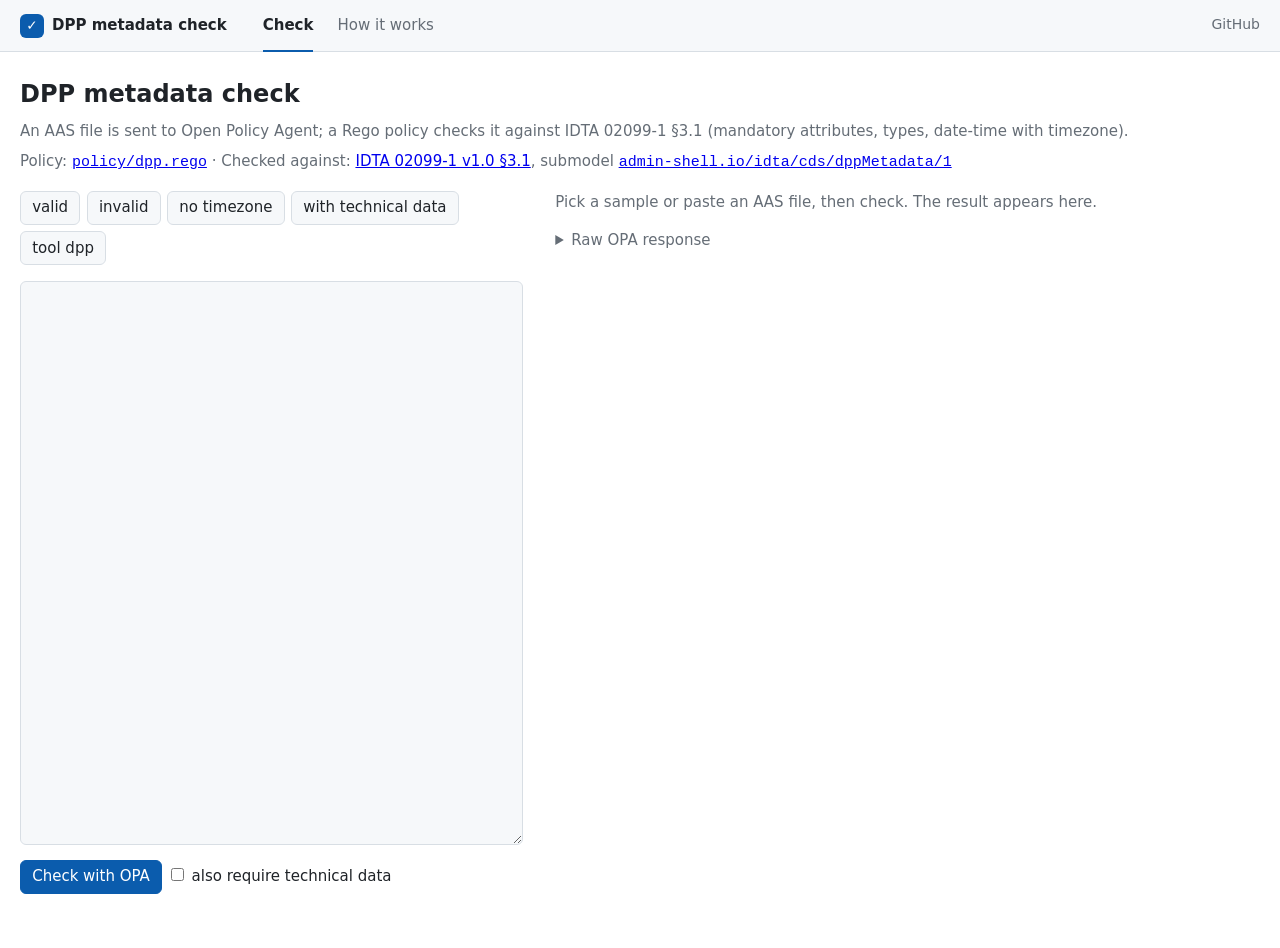
==== commit 73497c8c: "feat: switch from grpc to http and finalize demonstration workflow" ====
--- a/web/index.html
+++ b/web/index.html
@@ -19,7 +19,7 @@
   </p>
   <p class="muted">
     Policy:
-    <a href="https://gitlab.com/leowang.posedio/dpp-demo/-/blob/main/policy/dpp.rego" target="_blank" rel="noopener"
+    <a href="https://github.com/Compliance4DPP/dpp-demo/blob/main/policy/dpp.rego" target="_blank" rel="noopener"
       ><code>policy/dpp.rego</code></a
     >
     · Checked against:
@@ -40,6 +40,7 @@
         <button data-s="invalid_dpp">invalid</button>
         <button data-s="no_timezone_dpp">no timezone</button>
         <button data-s="valid_tech_desc_dpp">with technical data</button>
+        <button data-s="tool_dpp">tool dpp</button>
       </div>
       <textarea id="input" spellcheck="false" aria-label="AAS JSON"></textarea>
       <p>
@@ -72,6 +73,15 @@
           <summary>Decoded credential</summary>
           <pre id="vc"></pre>
         </details>
+        <div id="pub">
+          <h3>Publish on Pontus-X</h3>
+          <p class="muted">
+            Sends this DPP and its compliance credential to the publish service (dataswitch): it signs a Gaia-X service
+            offering, combines it with the provider's participant credential and publishes the offering on Pontus-X.
+          </p>
+          <p><button id="publish" class="primary">Publish DPP and credential</button></p>
+          <div id="pubresult" role="status"></div>
+        </div>
       </section>
       <div id="results"></div>
       <details>
--- a/web/style.css
+++ b/web/style.css
@@ -247,6 +247,24 @@
 #vcverify .muted {
   font-weight: 400;
 }
+#pub {
+  border-top: 1px solid var(--line);
+  margin-top: 1rem;
+}
+#pub h3 {
+  margin: 0.75rem 0 0.25rem;
+}
+#pubresult .PASS,
+#pubresult .FAIL {
+  font-weight: 600;
+}
+#pubresult code {
+  overflow-wrap: anywhere;
+}
+button:disabled {
+  opacity: 0.6;
+  cursor: progress;
+}
 [hidden] {
   display: none !important;
 }
